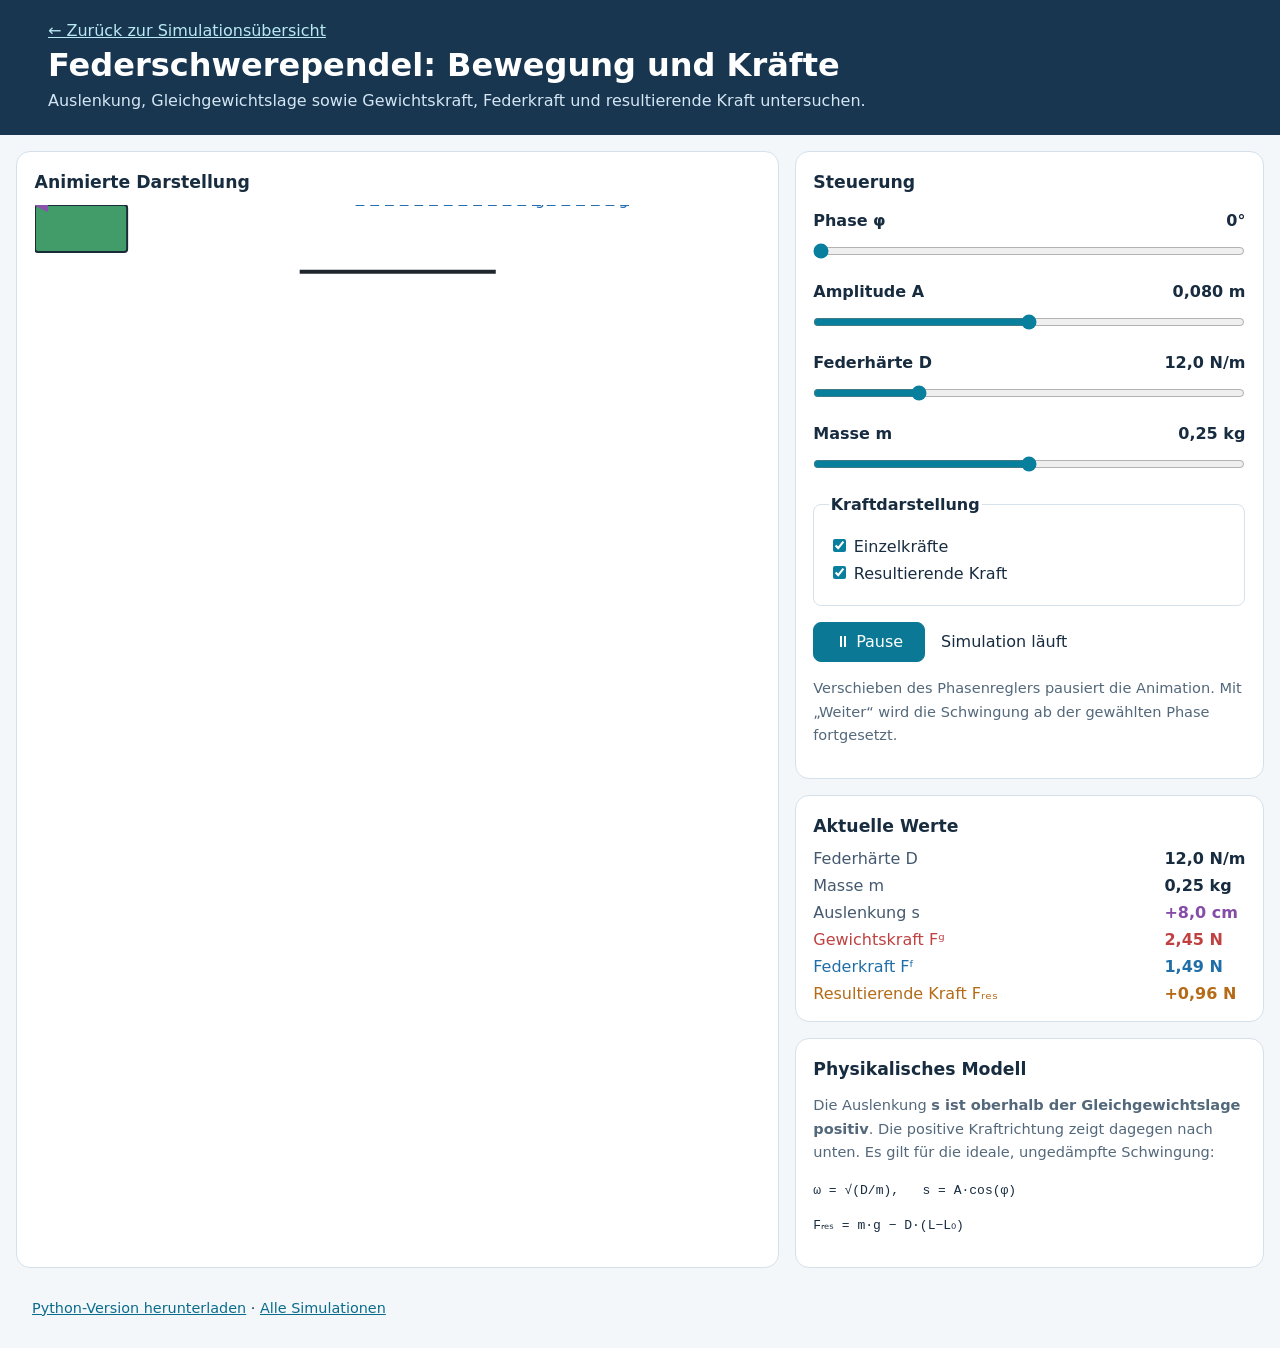
==== simulationen/federschwerependel/index.html @ 01c5fc01 "Add Federschwerependel HTML UI matching Python model and controls" ====
<!doctype html>
<html lang="de">
<head><meta charset="utf-8"><meta name="viewport" content="width=device-width,initial-scale=1">
<meta name="description" content="Federschwerependel – Bewegung und Kräfte interaktiv untersuchen">
<title>Federschwerependel: Bewegung und Kräfte</title>
<style>
:root{font-family:system-ui,-apple-system,"Segoe UI",sans-serif;color:#182c40;background:#f4f7fa}*{box-sizing:border-box}body{margin:0}header{background:#183650;color:white;padding:1.3rem clamp(1rem,4vw,3rem)}header h1{margin:.4rem 0;font-size:clamp(1.4rem,3vw,2rem)}header p{color:#d4e6f4;margin:.3rem 0}header a{color:#b9e9f3}main{max-width:1400px;margin:auto;padding:1rem;display:grid;grid-template-columns:minmax(330px,1.3fr) minmax(300px,.8fr);gap:1rem}.panel{background:white;border:1px solid #d4e0ea;border-radius:14px;padding:1.1rem;margin-bottom:1rem}.panel h2{margin:.15rem 0 .8rem;font-size:1.08rem}.display{min-width:0}.stage{width:100%;max-width:780px;margin:auto}svg{display:block;width:100%;height:auto}label.control{display:block;margin:1.2rem 0}label.control>span{display:flex;justify-content:space-between;gap:.5rem;font-weight:650}input[type=range]{width:100%;accent-color:#087f9c;margin:.8rem 0 .15rem}output{font-variant-numeric:tabular-nums;font-weight:600}fieldset{border:1px solid #d6e1e9;border-radius:8px;margin:1rem 0;padding:.9rem}fieldset legend{font-weight:700}fieldset label{display:block;margin:.45rem 0}input[type=checkbox]{accent-color:#087f9c}.action{display:flex;gap:1rem;align-items:center;flex-wrap:wrap}button{border:1px solid #0b7995;background:#0b7995;color:white;padding:.6rem 1.3rem;border-radius:8px;font-weight:700;cursor:pointer;font:inherit}button:focus-visible,input:focus-visible{outline:3px solid #e5a43e;outline-offset:3px}.description{color:#53687b;font-size:.91rem;line-height:1.6}dl{display:grid;grid-template-columns:1fr auto;gap:.5rem 1rem;margin:0}dt{color:#44596f}dd{margin:0;font-variant-numeric:tabular-nums;font-weight:650}.fblue{color:#206ea7}.fred{color:#bf4141}.forange{color:#b46a16}.fpurple{color:#864da8}footer{max-width:1400px;margin:auto;padding:0 2rem 2rem;font-size:.9rem}footer a{color:#0a6c8c}@media(max-width:900px){main{display:block}.stage{max-width:600px}}@media(prefers-reduced-motion:reduce){*{scroll-behavior:auto}}
</style>
<script src="simulation.js" defer></script></head>
<body><header><a href="../../index.html">← Zurück zur Simulationsübersicht</a><h1>Federschwerependel: Bewegung und Kräfte</h1><p>Auslenkung, Gleichgewichtslage sowie Gewichtskraft, Federkraft und resultierende Kraft untersuchen.</p></header>
<main>
<section class="panel display"><h2>Animierte Darstellung</h2><div class="stage">
<svg id="zeichnung" viewBox="0 0 740 810" role="img" aria-label="Vertikale Feder mit schwingender Masse, Gleichgewichtslage und Kräften">
<defs><marker id="arrow-red" viewBox="0 0 10 10" refX="9" refY="5" markerWidth="6" markerHeight="6" orient="auto"><path d="M0 0 L10 5 L0 10 Z" fill="#c94343"/></marker>
<marker id="arrow-blue" viewBox="0 0 10 10" refX="9" refY="5" markerWidth="6" markerHeight="6" orient="auto"><path d="M0 0 L10 5 L0 10 Z" fill="#2879b9"/></marker>
<marker id="arrow-orange" viewBox="0 0 10 10" refX="9" refY="5" markerWidth="6" markerHeight="6" orient="auto"><path d="M0 0 L10 5 L0 10 Z" fill="#d3852b"/></marker>
<marker id="arrow-purple" viewBox="0 0 10 10" refX="9" refY="5" markerWidth="6" markerHeight="6" orient="auto-start-reverse"><path d="M0 0 L10 5 L0 10 Z" fill="#8853a9"/></marker></defs>
<line x1="270" y1="68" x2="470" y2="68" stroke="#20262e" stroke-width="4"/>
<path id="feder" fill="none" stroke="#20262e" stroke-width="1.65" stroke-linejoin="round"/>
<line id="gleichgewicht" x1="327" x2="610" stroke="#276eaf" stroke-width="2" stroke-dasharray="9 6"/>
<text id="gleichgewicht-label" x="460" fill="#276eaf" font-size="16">Gleichgewichtslage</text>
<rect id="masse" width="94" height="48" fill="#419c6a" stroke="#182b36" stroke-width="2" rx="3"/>
<g id="einzelkraefte"><line id="fg" stroke="#c94343" stroke-width="4" marker-end="url(#arrow-red)"/><text id="fgtext" fill="#b53b3b" font-size="19" text-anchor="end">Fᵍ</text><line id="ff" stroke="#2879b9" stroke-width="4" marker-end="url(#arrow-blue)"/><text id="fftext" fill="#236ca5" font-size="19" text-anchor="end">Fᶠ</text></g>
<g id="resultierende"><line id="fres" stroke="#d3852b" stroke-width="4" marker-end="url(#arrow-orange)"/><text id="frestext" fill="#bb7624" font-size="18" text-anchor="end">Fᵣₑₛ</text></g>
<line id="auslenkung" stroke="#8853a9" stroke-width="2.5" marker-start="url(#arrow-purple)" marker-end="url(#arrow-purple)"/>
<text id="stext" fill="#8853a9" font-size="19">s</text>
</svg></div></section>
<div>
<section class="panel"><h2>Steuerung</h2>
<label class="control" for="phase"><span>Phase φ <output id="phase-out">0°</output></span><input type="range" id="phase" min="0" max="360" step="1" value="0"></label>
<label class="control" for="amplitude"><span>Amplitude A <output id="amplitude-out">0,080 m</output></span><input type="range" id="amplitude" min="0.01" max="0.15" step="0.005" value="0.08"></label>
<label class="control" for="federhaerte"><span>Federhärte D <output id="federhaerte-out">12,0 N/m</output></span><input type="range" id="federhaerte" min="8" max="25" step="0.5" value="12"></label>
<label class="control" for="masse-regler"><span>Masse m <output id="masse-out">0,25 kg</output></span><input type="range" id="masse-regler" min="0.10" max="0.40" step="0.01" value="0.25"></label>
<fieldset><legend>Kraftdarstellung</legend><label><input type="checkbox" id="einzelkraefte-check" checked> Einzelkräfte</label><label><input type="checkbox" id="resultierende-check" checked> Resultierende Kraft</label></fieldset>
<div class="action"><button id="play" type="button" aria-pressed="true">⏸ Pause</button><span id="laufstatus" aria-live="polite">Simulation läuft</span></div>
<p class="description">Verschieben des Phasenreglers pausiert die Animation. Mit „Weiter“ wird die Schwingung ab der gewählten Phase fortgesetzt.</p>
</section>
<section class="panel"><h2>Aktuelle Werte</h2><dl>
<dt>Federhärte D</dt><dd id="wert-d">12,0 N/m</dd>
<dt>Masse m</dt><dd id="wert-m">0,25 kg</dd>
<dt>Auslenkung s</dt><dd id="wert-s" class="fpurple">+8,0 cm</dd>
<dt id="titel-fg" class="fred">Gewichtskraft Fᵍ</dt><dd id="wert-fg" class="fred">2,45 N</dd>
<dt id="titel-ff" class="fblue">Federkraft Fᶠ</dt><dd id="wert-ff" class="fblue">1,49 N</dd>
<dt id="titel-fres" class="forange">Resultierende Kraft Fᵣₑₛ</dt><dd id="wert-fres" class="forange">+0,96 N</dd>
</dl></section>
<section class="panel"><h2>Physikalisches Modell</h2><p class="description">Die Auslenkung <strong>s ist oberhalb der Gleichgewichtslage positiv</strong>. Die positive Kraftrichtung zeigt dagegen nach unten. Es gilt für die ideale, ungedämpfte Schwingung:</p><p><code>ω = √(D/m), &nbsp; s = A·cos(φ)</code></p><p><code>Fᵣₑₛ = m·g − D·(L−L₀)</code></p></section>
</div></main><footer><a href="../../downloads/python/federschwerependel/federschwerependel_animation.py" download>Python-Version herunterladen</a> · <a href="../../index.html">Alle Simulationen</a></footer>
</body></html>
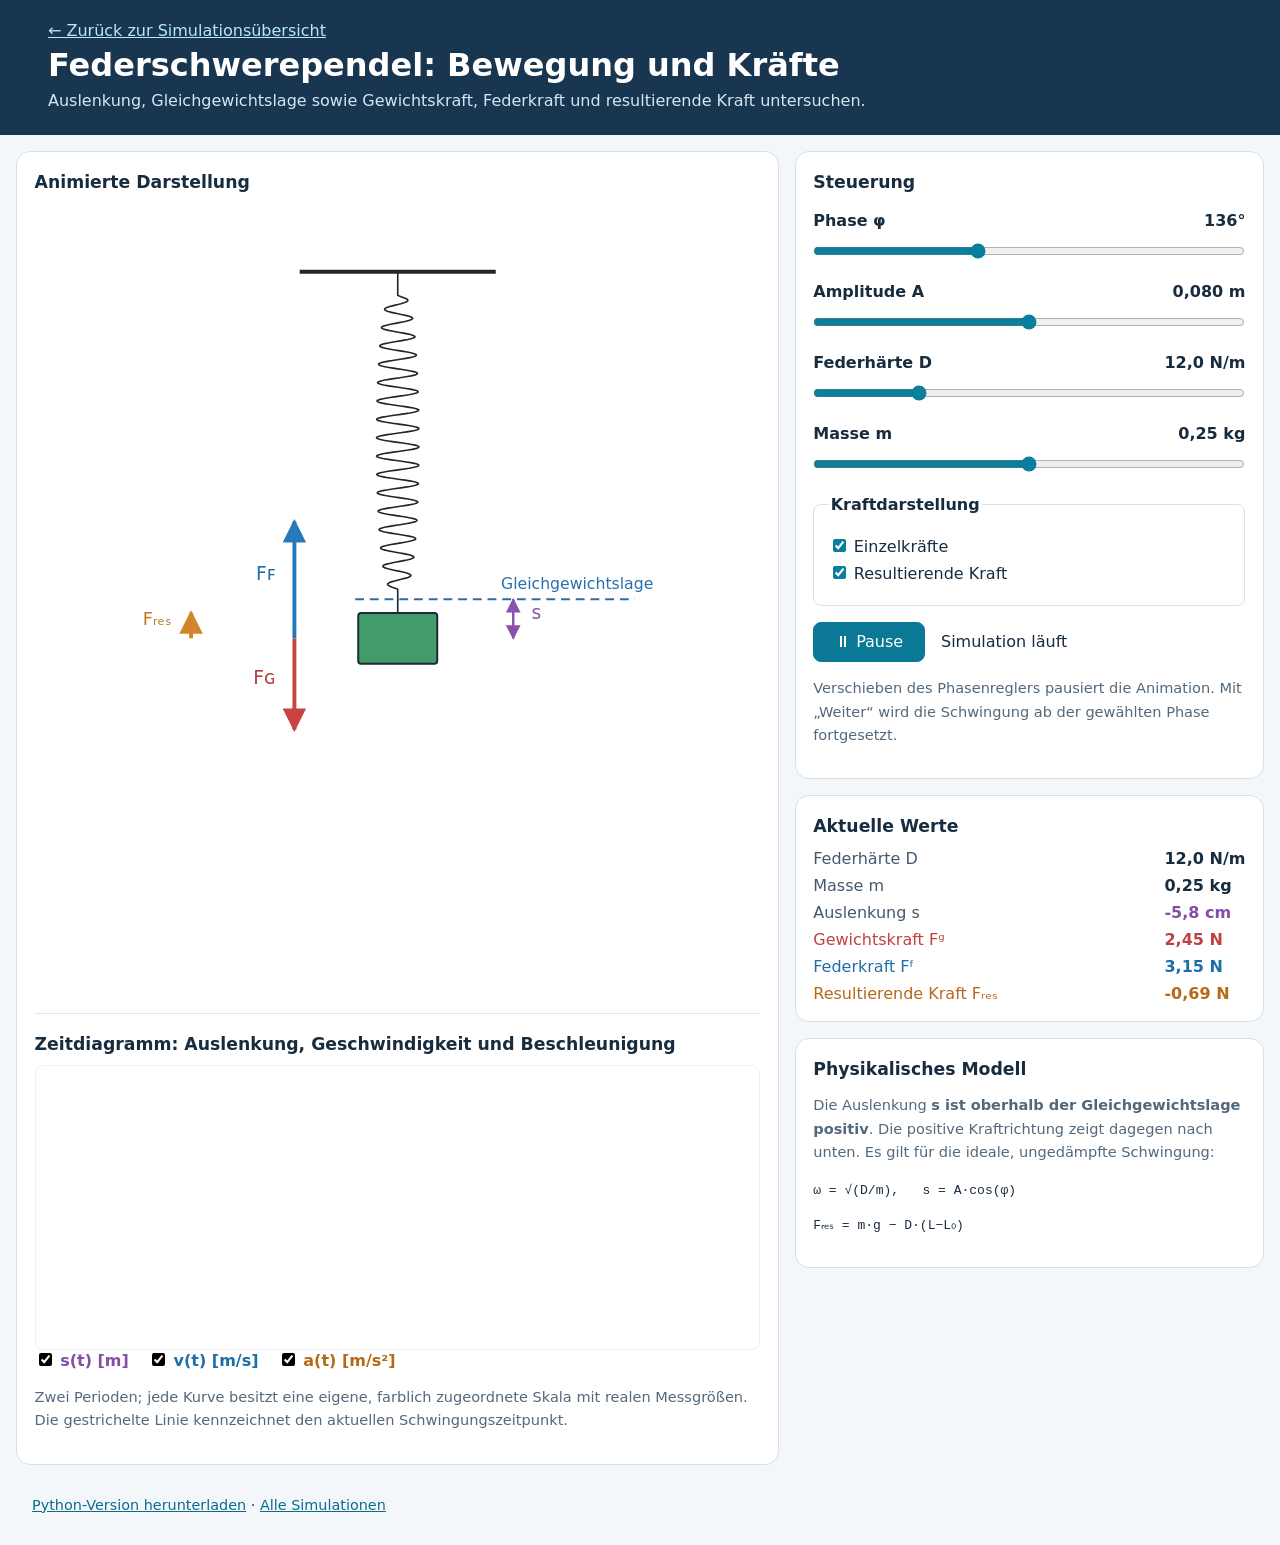
==== commit 8f513783: "Add s(t), v(t), a(t) chart below spring pendulum animation" ====
--- a/simulationen/federschwerependel/index.html
+++ b/simulationen/federschwerependel/index.html
@@ -5,6 +5,7 @@
 <title>Federschwerependel: Bewegung und Kräfte</title>
 <style>
 :root{font-family:system-ui,-apple-system,"Segoe UI",sans-serif;color:#182c40;background:#f4f7fa}*{box-sizing:border-box}body{margin:0}header{background:#183650;color:white;padding:1.3rem clamp(1rem,4vw,3rem)}header h1{margin:.4rem 0;font-size:clamp(1.4rem,3vw,2rem)}header p{color:#d4e6f4;margin:.3rem 0}header a{color:#b9e9f3}main{max-width:1400px;margin:auto;padding:1rem;display:grid;grid-template-columns:minmax(330px,1.3fr) minmax(300px,.8fr);gap:1rem}.panel{background:white;border:1px solid #d4e0ea;border-radius:14px;padding:1.1rem;margin-bottom:1rem}.panel h2{margin:.15rem 0 .8rem;font-size:1.08rem}.display{min-width:0}.stage{width:100%;max-width:780px;margin:auto}svg{display:block;width:100%;height:auto}label.control{display:block;margin:1.2rem 0}label.control>span{display:flex;justify-content:space-between;gap:.5rem;font-weight:650}input[type=range]{width:100%;accent-color:#087f9c;margin:.8rem 0 .15rem}output{font-variant-numeric:tabular-nums;font-weight:600}fieldset{border:1px solid #d6e1e9;border-radius:8px;margin:1rem 0;padding:.9rem}fieldset legend{font-weight:700}fieldset label{display:block;margin:.45rem 0}input[type=checkbox]{accent-color:#087f9c}.action{display:flex;gap:1rem;align-items:center;flex-wrap:wrap}button{border:1px solid #0b7995;background:#0b7995;color:white;padding:.6rem 1.3rem;border-radius:8px;font-weight:700;cursor:pointer;font:inherit}button:focus-visible,input:focus-visible{outline:3px solid #e5a43e;outline-offset:3px}.description{color:#53687b;font-size:.91rem;line-height:1.6}dl{display:grid;grid-template-columns:1fr auto;gap:.5rem 1rem;margin:0}dt{color:#44596f}dd{margin:0;font-variant-numeric:tabular-nums;font-weight:650}.fblue{color:#206ea7}.fred{color:#bf4141}.forange{color:#b46a16}.fpurple{color:#864da8}footer{max-width:1400px;margin:auto;padding:0 2rem 2rem;font-size:.9rem}footer a{color:#0a6c8c}@media(max-width:900px){main{display:block}.stage{max-width:600px}}@media(prefers-reduced-motion:reduce){*{scroll-behavior:auto}}
+.time-graph{margin-top:.9rem;border-top:1px solid #dde7ee;padding-top:1rem}.time-graph h2{margin:.2rem 0 .7rem}.curve-toggles{display:flex;align-items:center;gap:1.2rem;flex-wrap:wrap;font-weight:650}.curve-toggles label{cursor:pointer}.curve-toggles input{accent-color:currentColor}.time-graph svg{background:#fff;border:1px solid #edf1f5;border-radius:8px}
 </style>
 <script src="simulation.js" defer></script></head>
 <body><header><a href="../../index.html">← Zurück zur Simulationsübersicht</a><h1>Federschwerependel: Bewegung und Kräfte</h1><p>Auslenkung, Gleichgewichtslage sowie Gewichtskraft, Federkraft und resultierende Kraft untersuchen.</p></header>
@@ -24,7 +25,17 @@
 <g id="resultierende"><line id="fres" stroke="#d3852b" stroke-width="4" marker-end="url(#arrow-orange)"/><text id="frestext" fill="#bb7624" font-size="18" text-anchor="end">Fᵣₑₛ</text></g>
 <line id="auslenkung" stroke="#8853a9" stroke-width="2.5" marker-start="url(#arrow-purple)" marker-end="url(#arrow-purple)"/>
 <text id="stext" fill="#8853a9" font-size="19">s</text>
-</svg></div></section>
+</svg></div>
+<div class="time-graph">
+<h2>Zeitdiagramm: Auslenkung, Geschwindigkeit und Beschleunigung</h2>
+<svg id="zeitdiagramm" viewBox="0 0 740 290" role="img" aria-label="Zeitdiagramm von Auslenkung in Metern, Geschwindigkeit in Metern pro Sekunde und Beschleunigung in Metern pro Quadratsekunde, über zwei Perioden mit aktuellen Zeitmarkern"></svg>
+<div class="curve-toggles">
+<label class="fpurple"><input id="kurve-s" type="checkbox" checked> s(t) [m]</label>
+<label class="fblue"><input id="kurve-v" type="checkbox" checked> v(t) [m/s]</label>
+<label class="forange"><input id="kurve-a" type="checkbox" checked> a(t) [m/s²]</label>
+</div>
+<p class="description">Zwei Perioden; jede Kurve besitzt eine eigene, farblich zugeordnete Skala mit realen Messgrößen. Die gestrichelte Linie kennzeichnet den aktuellen Schwingungszeitpunkt.</p>
+</div></section>
 <div>
 <section class="panel"><h2>Steuerung</h2>
 <label class="control" for="phase"><span>Phase φ <output id="phase-out">0°</output></span><input type="range" id="phase" min="0" max="360" step="1" value="0"></label>
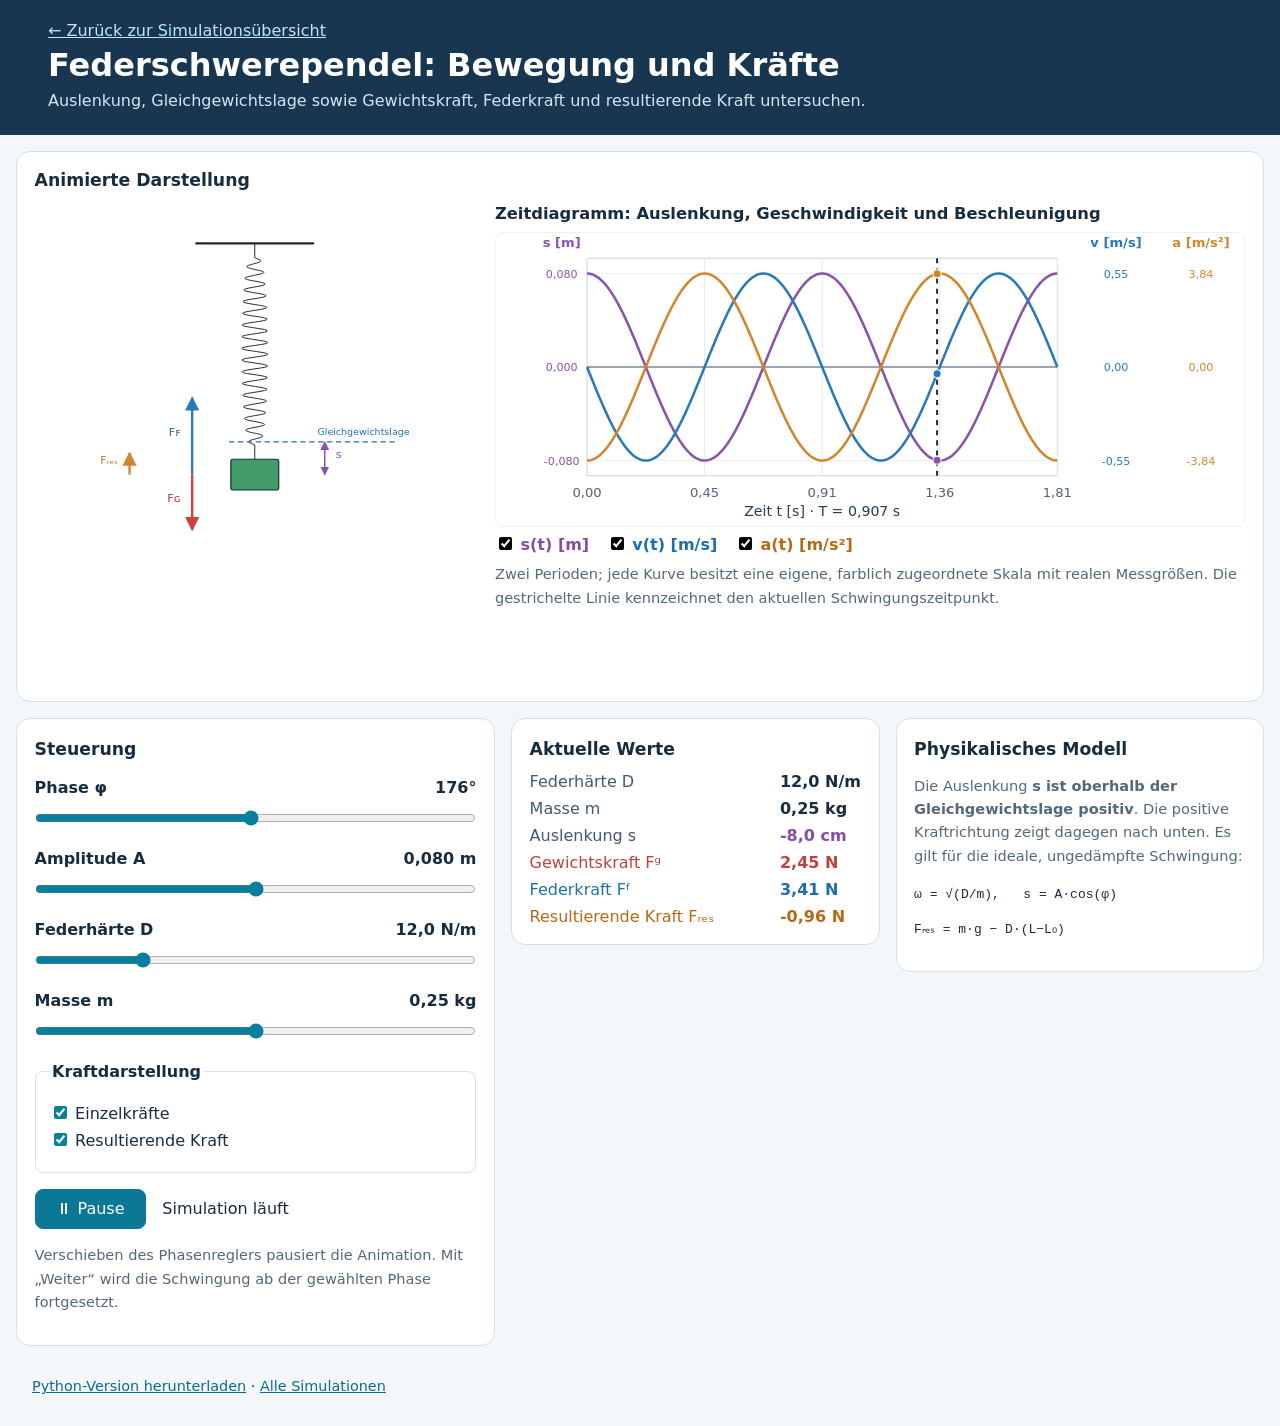
==== commit 973d45c7: "Rearrange Federschwerependel view to show pendulum and time curves side by side" ====
--- a/simulationen/federschwerependel/index.html
+++ b/simulationen/federschwerependel/index.html
@@ -6,6 +6,36 @@
 <style>
 :root{font-family:system-ui,-apple-system,"Segoe UI",sans-serif;color:#182c40;background:#f4f7fa}*{box-sizing:border-box}body{margin:0}header{background:#183650;color:white;padding:1.3rem clamp(1rem,4vw,3rem)}header h1{margin:.4rem 0;font-size:clamp(1.4rem,3vw,2rem)}header p{color:#d4e6f4;margin:.3rem 0}header a{color:#b9e9f3}main{max-width:1400px;margin:auto;padding:1rem;display:grid;grid-template-columns:minmax(330px,1.3fr) minmax(300px,.8fr);gap:1rem}.panel{background:white;border:1px solid #d4e0ea;border-radius:14px;padding:1.1rem;margin-bottom:1rem}.panel h2{margin:.15rem 0 .8rem;font-size:1.08rem}.display{min-width:0}.stage{width:100%;max-width:780px;margin:auto}svg{display:block;width:100%;height:auto}label.control{display:block;margin:1.2rem 0}label.control>span{display:flex;justify-content:space-between;gap:.5rem;font-weight:650}input[type=range]{width:100%;accent-color:#087f9c;margin:.8rem 0 .15rem}output{font-variant-numeric:tabular-nums;font-weight:600}fieldset{border:1px solid #d6e1e9;border-radius:8px;margin:1rem 0;padding:.9rem}fieldset legend{font-weight:700}fieldset label{display:block;margin:.45rem 0}input[type=checkbox]{accent-color:#087f9c}.action{display:flex;gap:1rem;align-items:center;flex-wrap:wrap}button{border:1px solid #0b7995;background:#0b7995;color:white;padding:.6rem 1.3rem;border-radius:8px;font-weight:700;cursor:pointer;font:inherit}button:focus-visible,input:focus-visible{outline:3px solid #e5a43e;outline-offset:3px}.description{color:#53687b;font-size:.91rem;line-height:1.6}dl{display:grid;grid-template-columns:1fr auto;gap:.5rem 1rem;margin:0}dt{color:#44596f}dd{margin:0;font-variant-numeric:tabular-nums;font-weight:650}.fblue{color:#206ea7}.fred{color:#bf4141}.forange{color:#b46a16}.fpurple{color:#864da8}footer{max-width:1400px;margin:auto;padding:0 2rem 2rem;font-size:.9rem}footer a{color:#0a6c8c}@media(max-width:900px){main{display:block}.stage{max-width:600px}}@media(prefers-reduced-motion:reduce){*{scroll-behavior:auto}}
 .time-graph{margin-top:.9rem;border-top:1px solid #dde7ee;padding-top:1rem}.time-graph h2{margin:.2rem 0 .7rem}.curve-toggles{display:flex;align-items:center;gap:1.2rem;flex-wrap:wrap;font-weight:650}.curve-toggles label{cursor:pointer}.curve-toggles input{accent-color:currentColor}.time-graph svg{background:#fff;border:1px solid #edf1f5;border-radius:8px}
+
+/* Kompakte gemeinsame Bühne: Pendel und Kurven auf Desktop nebeneinander. */
+main{display:block;max-width:1500px}
+.display{display:grid;grid-template-columns:minmax(0,0.82fr) minmax(0,1.4fr);gap:.7rem 1.3rem;align-items:start}
+.display>h2{grid-column:1/-1;margin:0 0 .1rem}
+.stage{width:100%;max-width:490px;margin:0 auto;min-width:0}
+.stage #zeichnung{width:100%;height:auto;max-height:clamp(330px,66vh,510px)}
+.time-graph{min-width:0;margin-top:0;padding-top:0;border-top:0;align-self:start}
+.time-graph h2{font-size:1.02rem;margin:.1rem 0 .55rem}
+.time-graph #zeitdiagramm{width:100%;height:auto;display:block}
+.time-graph .description{margin:.5rem 0 0}
+.curve-toggles{margin-top:.45rem;gap:.6rem 1.1rem}
+.display+div{display:grid;grid-template-columns:minmax(300px,1.3fr) repeat(2,minmax(210px,1fr));gap:1rem;align-items:start}
+.display+div>.panel{min-width:0}
+@media(max-width:1050px){
+  .display{grid-template-columns:minmax(0,.9fr) minmax(0,1.1fr);gap:1rem}
+  .stage #zeichnung{max-height:440px}
+  .display+div{grid-template-columns:1fr 1fr}
+  .display+div>.panel:first-child{grid-column:1/-1}
+}
+@media(max-width:720px){
+  main{padding:.65rem}
+  .display{grid-template-columns:minmax(0,1fr)}
+  .display>h2{grid-column:1}
+  .stage{max-width:300px}
+  .stage #zeichnung{max-height:320px}
+  .time-graph{border-top:1px solid #dde7ee;padding-top:.6rem}
+  .display+div{display:block}
+  .panel{padding:.8rem}
+}
 </style>
 <script src="simulation.js" defer></script></head>
 <body><header><a href="../../index.html">← Zurück zur Simulationsübersicht</a><h1>Federschwerependel: Bewegung und Kräfte</h1><p>Auslenkung, Gleichgewichtslage sowie Gewichtskraft, Federkraft und resultierende Kraft untersuchen.</p></header>
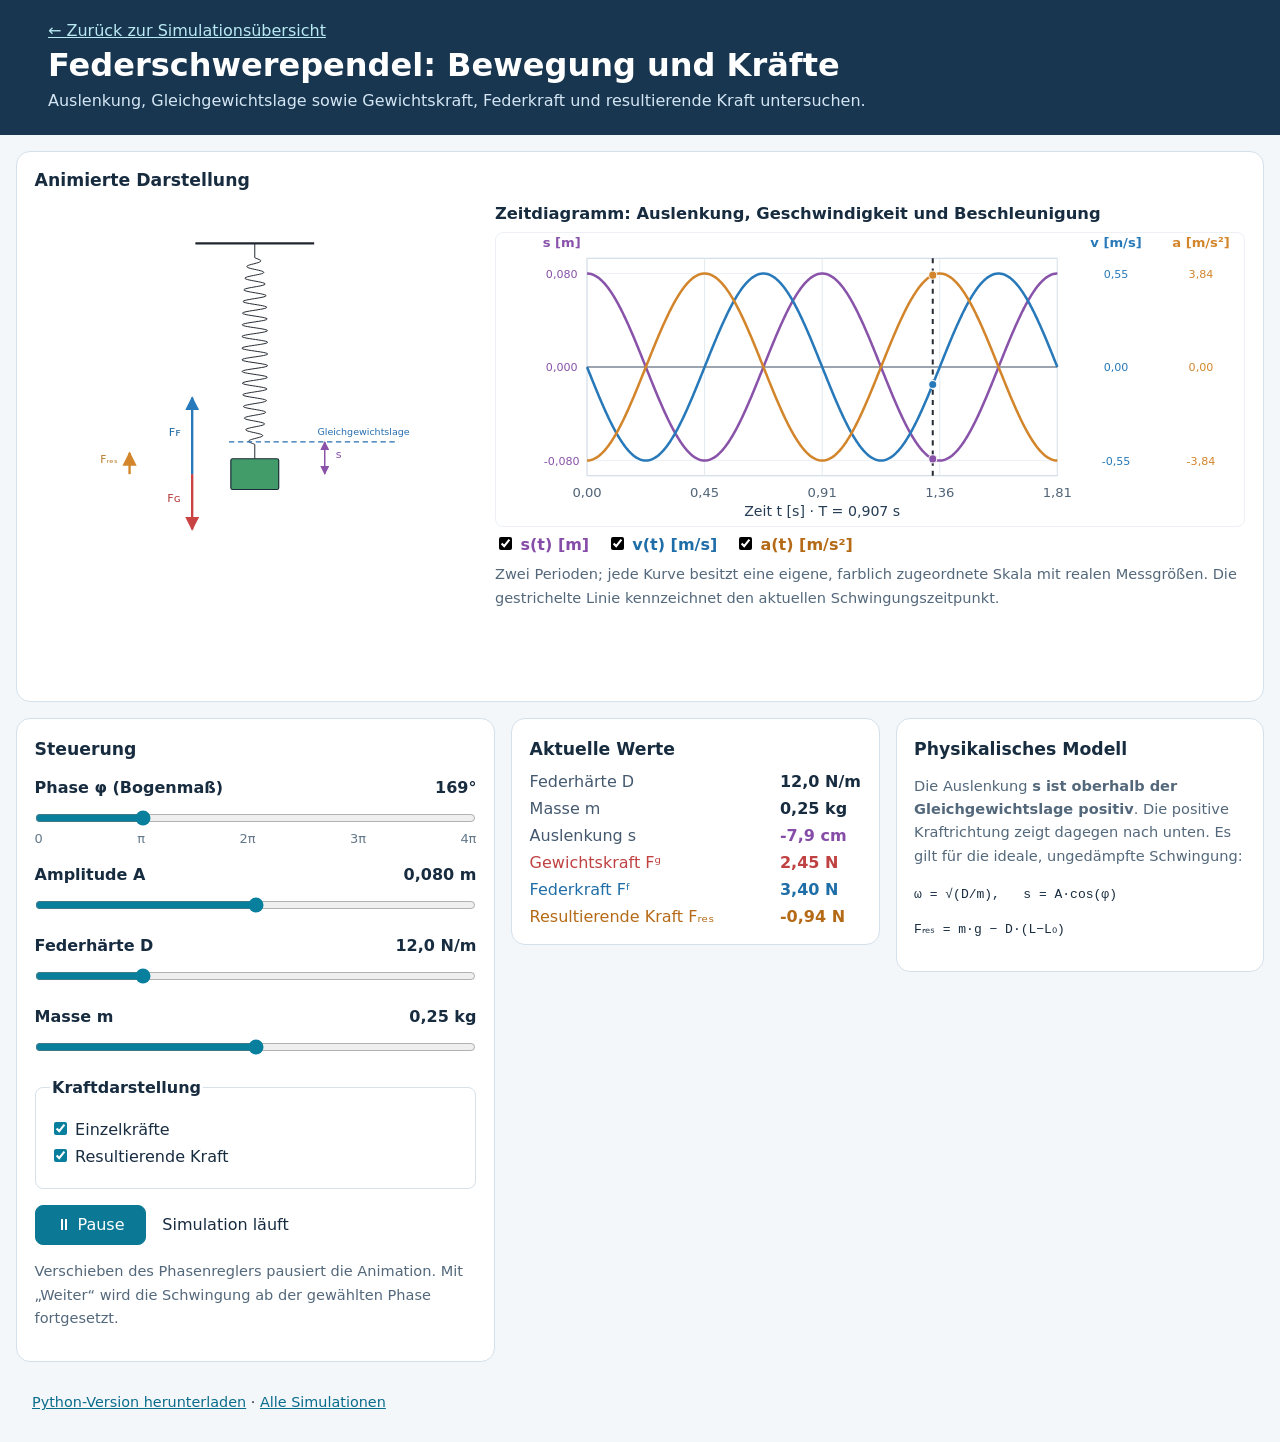
==== commit 912780ed: "Extend phase slider across two periods and label in radians" ====
--- a/simulationen/federschwerependel/index.html
+++ b/simulationen/federschwerependel/index.html
@@ -36,7 +36,7 @@
   .display+div{display:block}
   .panel{padding:.8rem}
 }
-</style>
+.phase-ticks{display:flex;justify-content:space-between;color:#63788a;font-size:.81rem;font-weight:400;margin-top:.05rem}.phase-ticks span{font-weight:400}</style>
 <script src="simulation.js" defer></script></head>
 <body><header><a href="../../index.html">← Zurück zur Simulationsübersicht</a><h1>Federschwerependel: Bewegung und Kräfte</h1><p>Auslenkung, Gleichgewichtslage sowie Gewichtskraft, Federkraft und resultierende Kraft untersuchen.</p></header>
 <main>
@@ -68,7 +68,7 @@
 </div></section>
 <div>
 <section class="panel"><h2>Steuerung</h2>
-<label class="control" for="phase"><span>Phase φ <output id="phase-out">0°</output></span><input type="range" id="phase" min="0" max="360" step="1" value="0"></label>
+<label class="control" for="phase"><span>Phase φ (Bogenmaß) <output id="phase-out">0,00 rad (0π)</output></span><input type="range" id="phase" min="0" max="720" step="1" value="0" aria-label="Phase von 0 bis 4 Pi im Bogenmaß"><span class="phase-ticks"><span>0</span><span>π</span><span>2π</span><span>3π</span><span>4π</span></span></label>
 <label class="control" for="amplitude"><span>Amplitude A <output id="amplitude-out">0,080 m</output></span><input type="range" id="amplitude" min="0.01" max="0.15" step="0.005" value="0.08"></label>
 <label class="control" for="federhaerte"><span>Federhärte D <output id="federhaerte-out">12,0 N/m</output></span><input type="range" id="federhaerte" min="8" max="25" step="0.5" value="12"></label>
 <label class="control" for="masse-regler"><span>Masse m <output id="masse-out">0,25 kg</output></span><input type="range" id="masse-regler" min="0.10" max="0.40" step="0.01" value="0.25"></label>
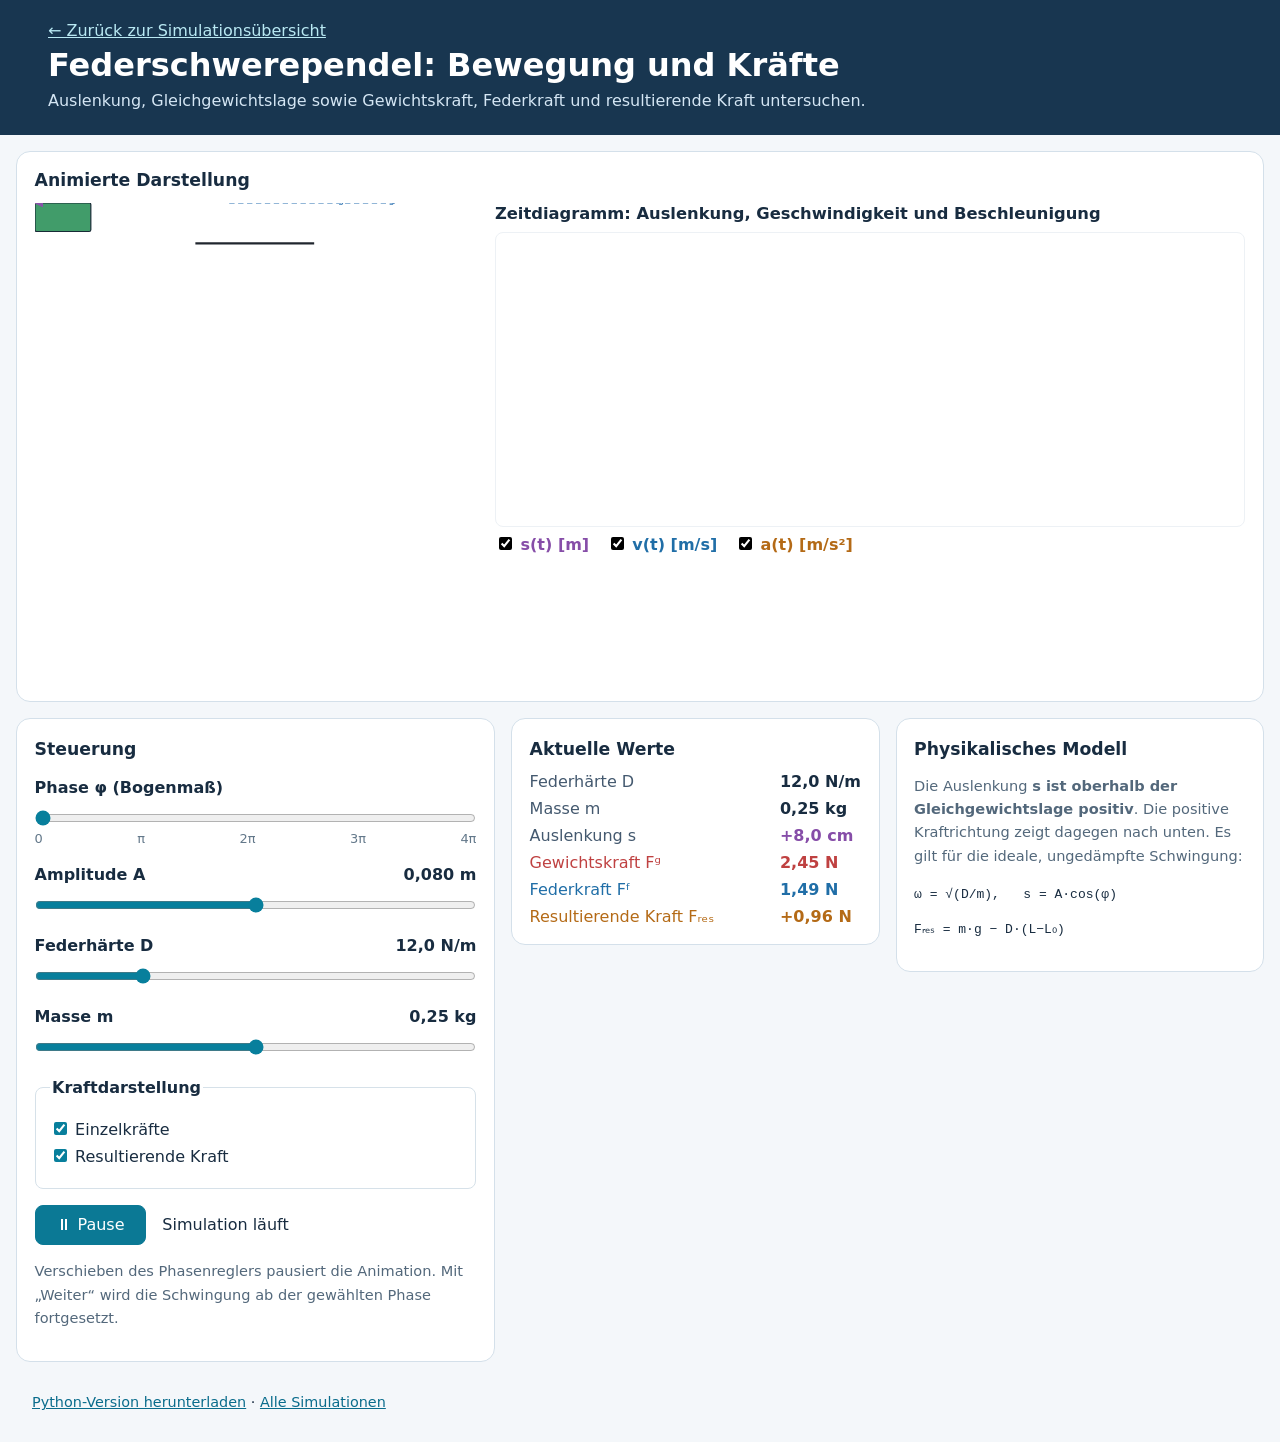
==== commit 226a4f32: "Use physical 0–4pi radian slider and remove automatic readout and diagram caption" ====
--- a/simulationen/federschwerependel/index.html
+++ b/simulationen/federschwerependel/index.html
@@ -37,7 +37,7 @@
   .panel{padding:.8rem}
 }
 .phase-ticks{display:flex;justify-content:space-between;color:#63788a;font-size:.81rem;font-weight:400;margin-top:.05rem}.phase-ticks span{font-weight:400}</style>
-<script src="simulation.js" defer></script></head>
+<script src="simulation.js?v=20261121b" defer></script></head>
 <body><header><a href="../../index.html">← Zurück zur Simulationsübersicht</a><h1>Federschwerependel: Bewegung und Kräfte</h1><p>Auslenkung, Gleichgewichtslage sowie Gewichtskraft, Federkraft und resultierende Kraft untersuchen.</p></header>
 <main>
 <section class="panel display"><h2>Animierte Darstellung</h2><div class="stage">
@@ -64,11 +64,11 @@
 <label class="fblue"><input id="kurve-v" type="checkbox" checked> v(t) [m/s]</label>
 <label class="forange"><input id="kurve-a" type="checkbox" checked> a(t) [m/s²]</label>
 </div>
-<p class="description">Zwei Perioden; jede Kurve besitzt eine eigene, farblich zugeordnete Skala mit realen Messgrößen. Die gestrichelte Linie kennzeichnet den aktuellen Schwingungszeitpunkt.</p>
+
 </div></section>
 <div>
 <section class="panel"><h2>Steuerung</h2>
-<label class="control" for="phase"><span>Phase φ (Bogenmaß) <output id="phase-out">0,00 rad (0π)</output></span><input type="range" id="phase" min="0" max="720" step="1" value="0" aria-label="Phase von 0 bis 4 Pi im Bogenmaß"><span class="phase-ticks"><span>0</span><span>π</span><span>2π</span><span>3π</span><span>4π</span></span></label>
+<label class="control" for="phase"><span>Phase φ (Bogenmaß)</span><input type="range" id="phase" min="0" max="12.566370614359172" step="0.017453292519943295" value="0" aria-label="Phase von 0 bis 4 Pi im Bogenmaß"><span class="phase-ticks"><span>0</span><span>π</span><span>2π</span><span>3π</span><span>4π</span></span></label>
 <label class="control" for="amplitude"><span>Amplitude A <output id="amplitude-out">0,080 m</output></span><input type="range" id="amplitude" min="0.01" max="0.15" step="0.005" value="0.08"></label>
 <label class="control" for="federhaerte"><span>Federhärte D <output id="federhaerte-out">12,0 N/m</output></span><input type="range" id="federhaerte" min="8" max="25" step="0.5" value="12"></label>
 <label class="control" for="masse-regler"><span>Masse m <output id="masse-out">0,25 kg</output></span><input type="range" id="masse-regler" min="0.10" max="0.40" step="0.01" value="0.25"></label>
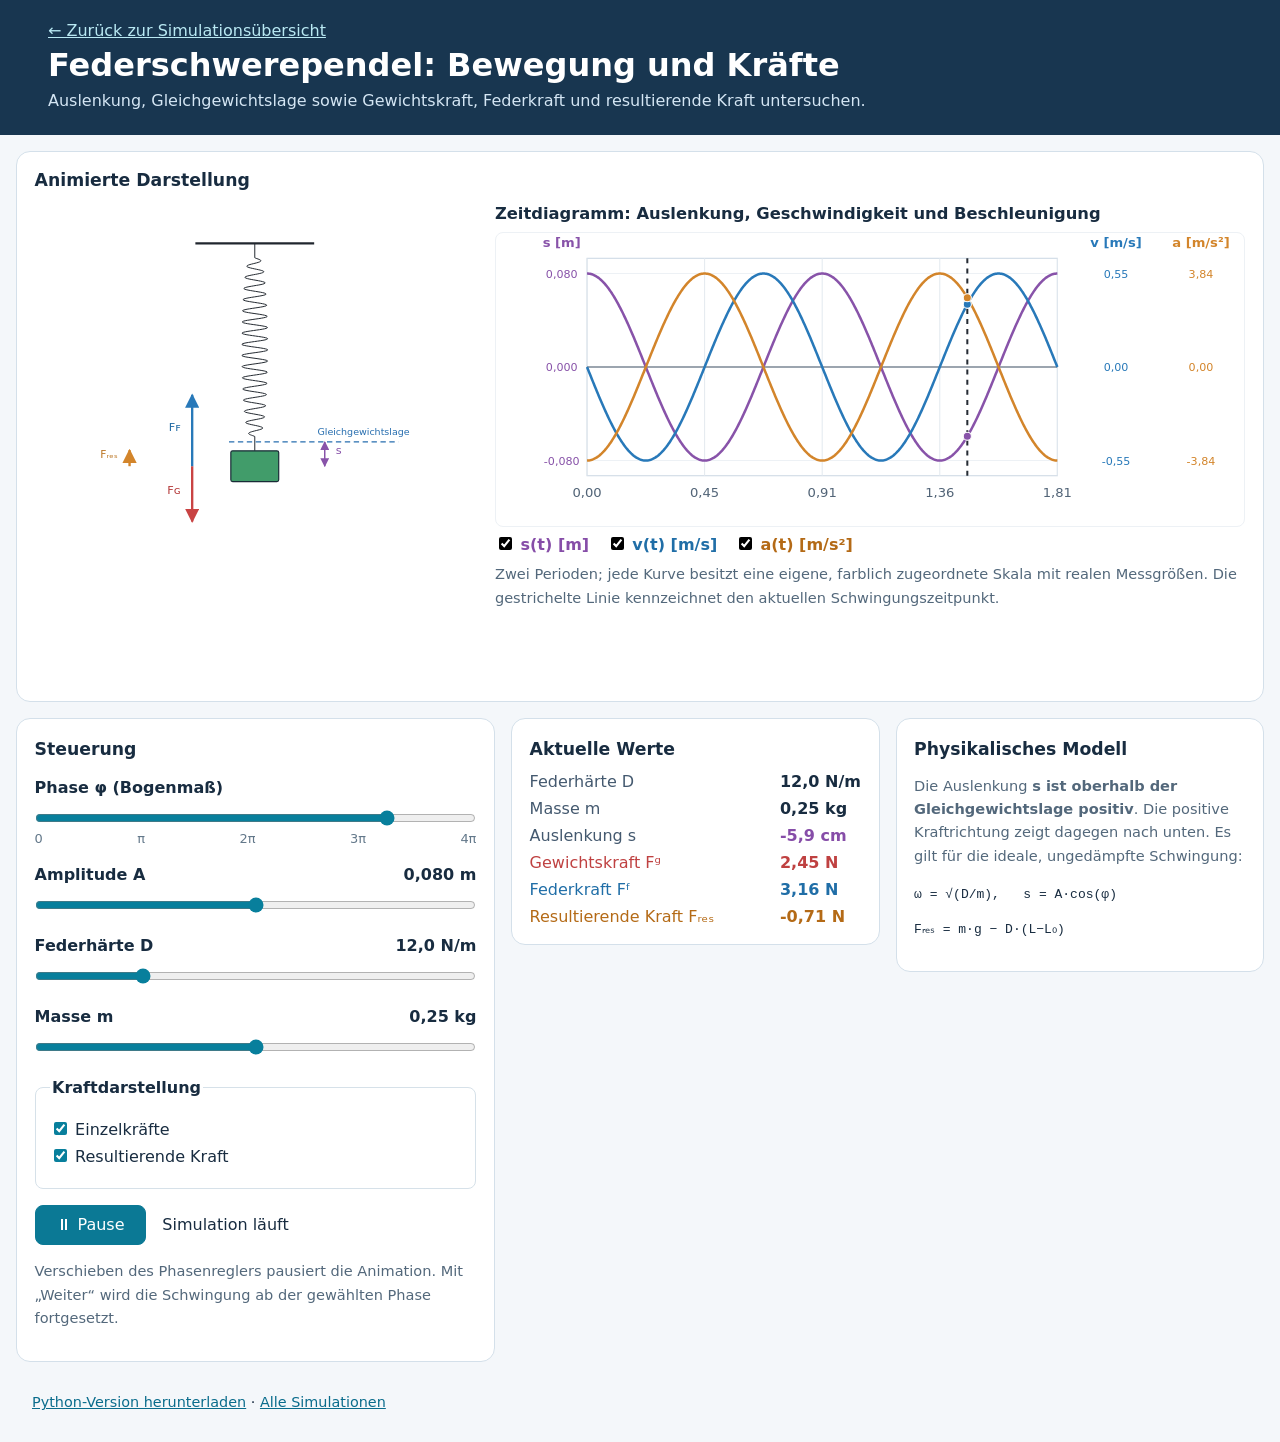
==== commit eb64a826: "Restore explanatory paragraph below time diagram" ====
--- a/simulationen/federschwerependel/index.html
+++ b/simulationen/federschwerependel/index.html
@@ -65,6 +65,7 @@
 <label class="forange"><input id="kurve-a" type="checkbox" checked> a(t) [m/s²]</label>
 </div>
 
+<p class="description">Zwei Perioden; jede Kurve besitzt eine eigene, farblich zugeordnete Skala mit realen Messgrößen. Die gestrichelte Linie kennzeichnet den aktuellen Schwingungszeitpunkt.</p>
 </div></section>
 <div>
 <section class="panel"><h2>Steuerung</h2>
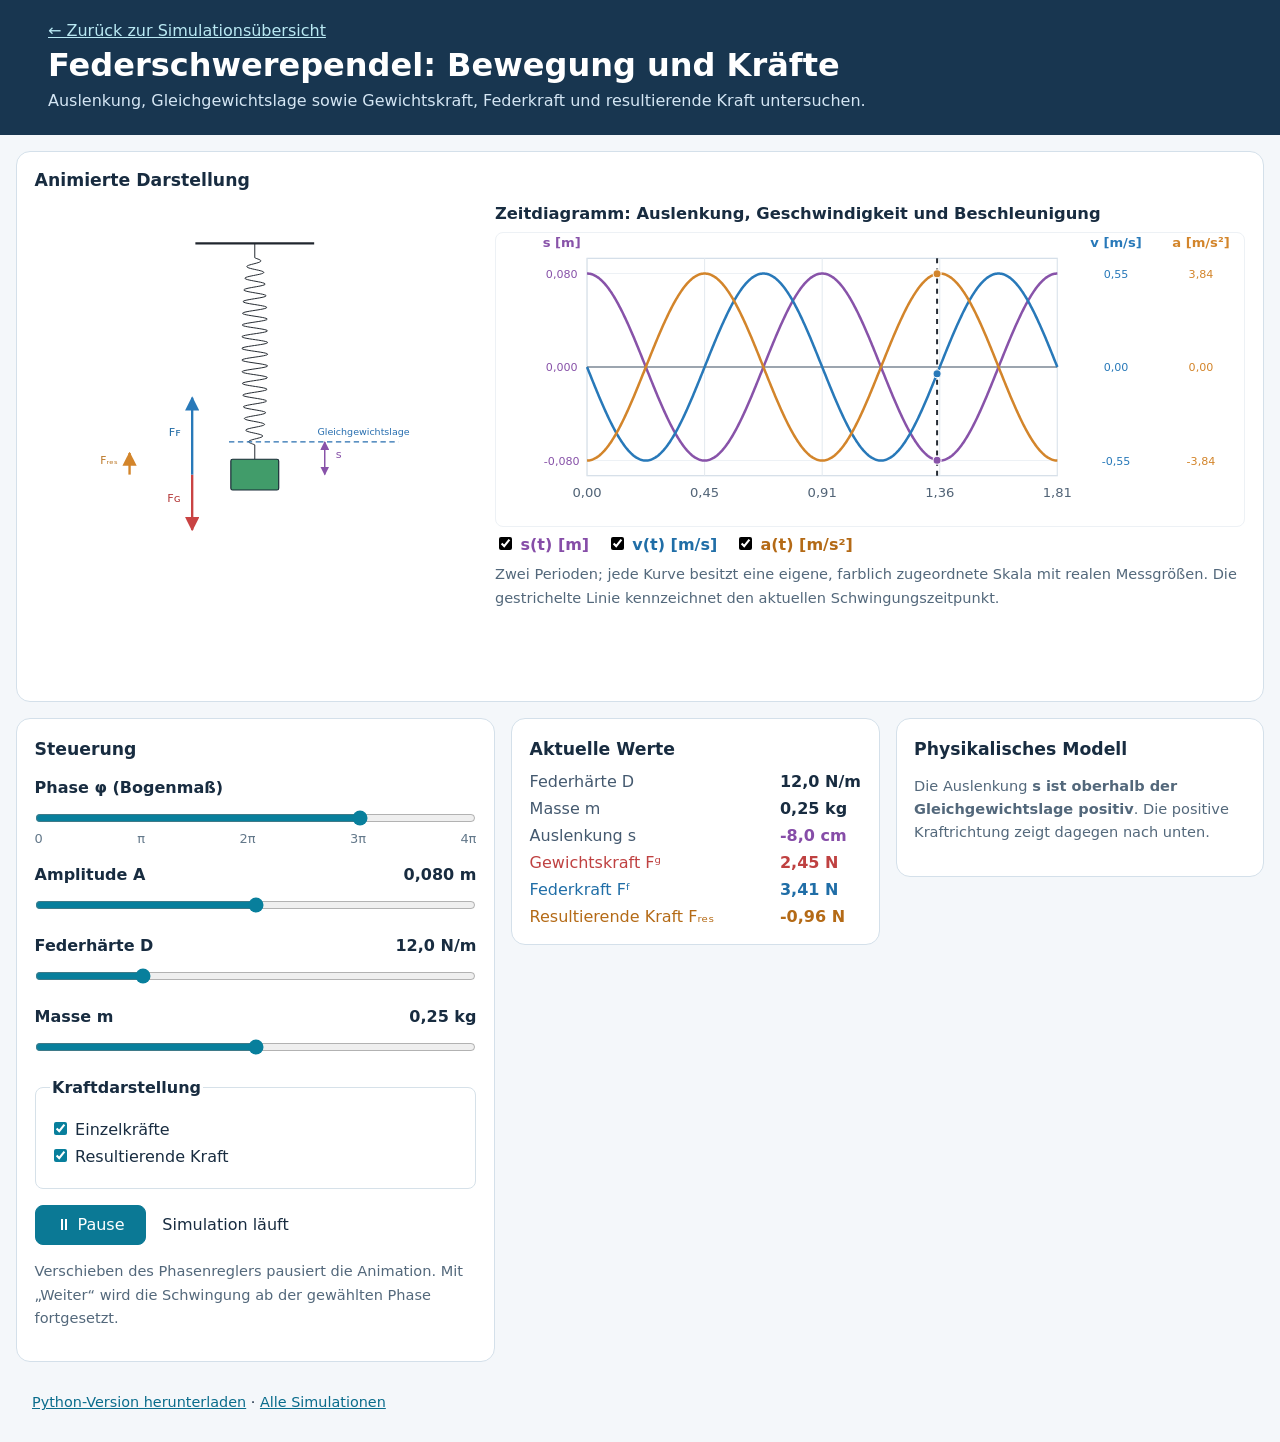
==== commit cacd0432: "Remove equations from physical model card while retaining sign convention" ====
--- a/simulationen/federschwerependel/index.html
+++ b/simulationen/federschwerependel/index.html
@@ -85,6 +85,6 @@
 <dt id="titel-ff" class="fblue">Federkraft Fᶠ</dt><dd id="wert-ff" class="fblue">1,49 N</dd>
 <dt id="titel-fres" class="forange">Resultierende Kraft Fᵣₑₛ</dt><dd id="wert-fres" class="forange">+0,96 N</dd>
 </dl></section>
-<section class="panel"><h2>Physikalisches Modell</h2><p class="description">Die Auslenkung <strong>s ist oberhalb der Gleichgewichtslage positiv</strong>. Die positive Kraftrichtung zeigt dagegen nach unten. Es gilt für die ideale, ungedämpfte Schwingung:</p><p><code>ω = √(D/m), &nbsp; s = A·cos(φ)</code></p><p><code>Fᵣₑₛ = m·g − D·(L−L₀)</code></p></section>
+<section class="panel"><h2>Physikalisches Modell</h2><p class="description">Die Auslenkung <strong>s ist oberhalb der Gleichgewichtslage positiv</strong>. Die positive Kraftrichtung zeigt dagegen nach unten. </p></section>
 </div></main><footer><a href="../../downloads/python/federschwerependel/federschwerependel_animation.py" download>Python-Version herunterladen</a> · <a href="../../index.html">Alle Simulationen</a></footer>
 </body></html>
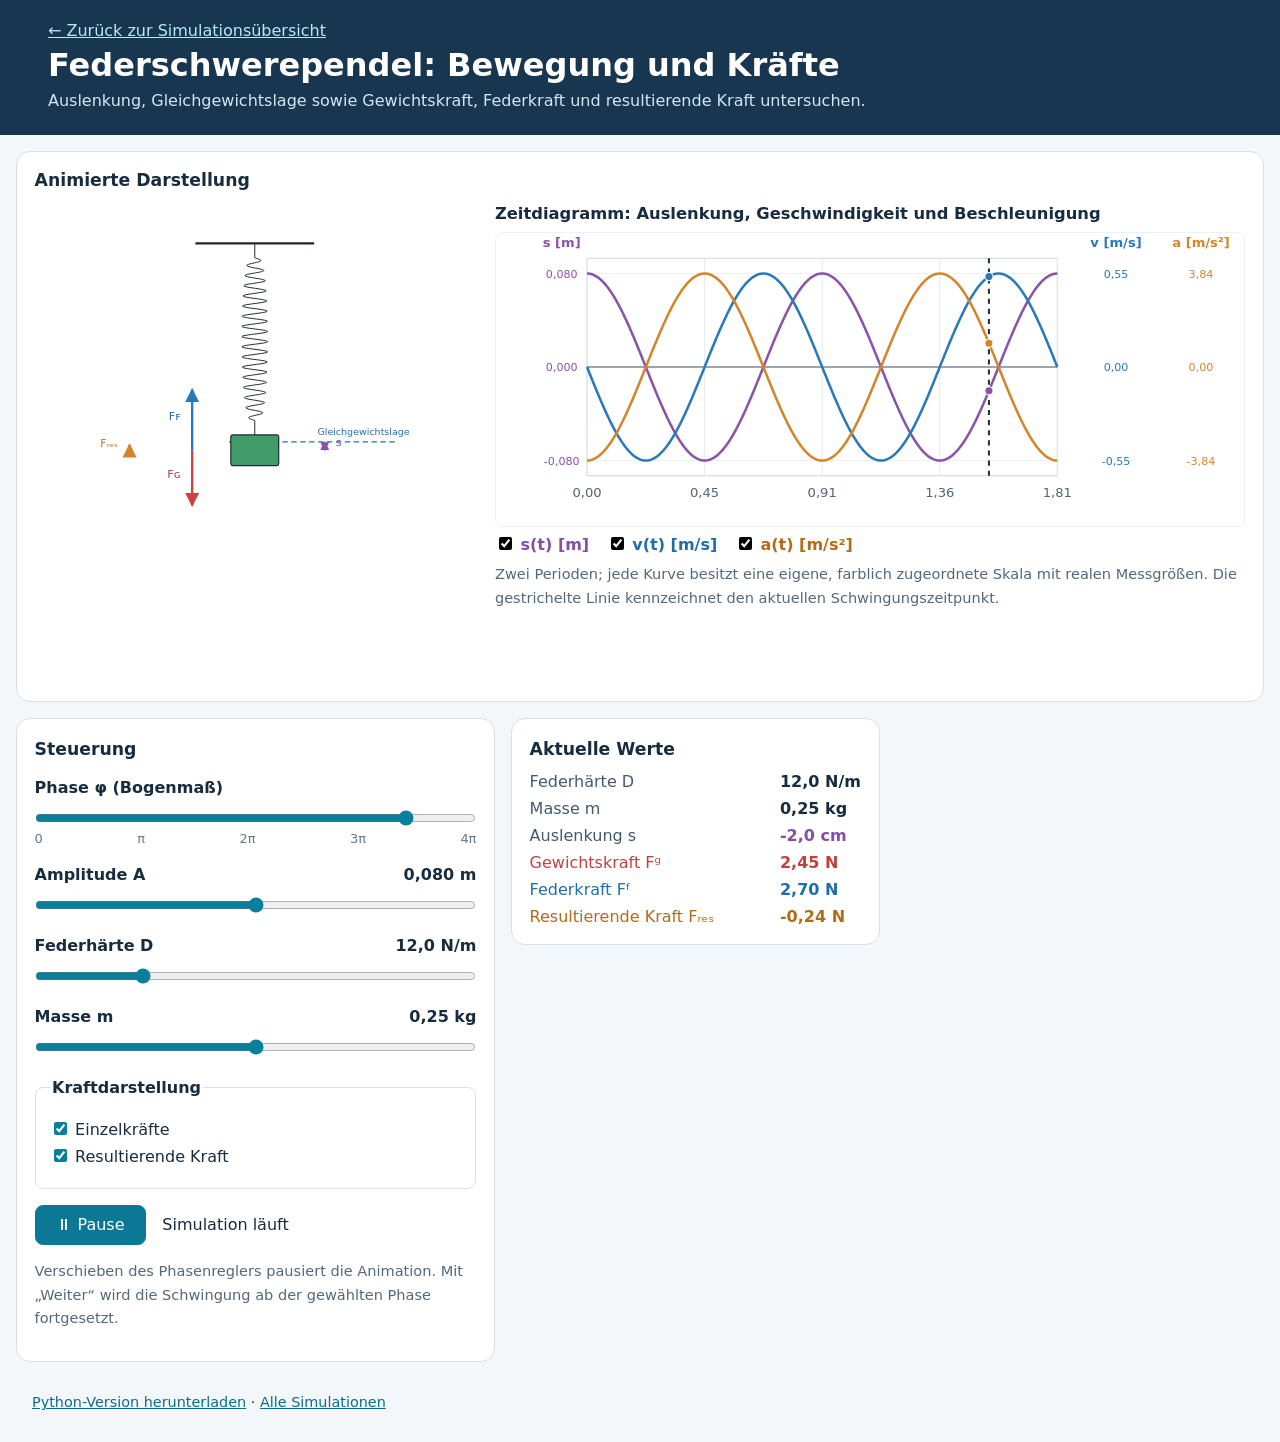
==== commit 80ca832a: "Remove physical model card from spring pendulum browser page" ====
--- a/simulationen/federschwerependel/index.html
+++ b/simulationen/federschwerependel/index.html
@@ -85,6 +85,6 @@
 <dt id="titel-ff" class="fblue">Federkraft Fᶠ</dt><dd id="wert-ff" class="fblue">1,49 N</dd>
 <dt id="titel-fres" class="forange">Resultierende Kraft Fᵣₑₛ</dt><dd id="wert-fres" class="forange">+0,96 N</dd>
 </dl></section>
-<section class="panel"><h2>Physikalisches Modell</h2><p class="description">Die Auslenkung <strong>s ist oberhalb der Gleichgewichtslage positiv</strong>. Die positive Kraftrichtung zeigt dagegen nach unten. </p></section>
+
 </div></main><footer><a href="../../downloads/python/federschwerependel/federschwerependel_animation.py" download>Python-Version herunterladen</a> · <a href="../../index.html">Alle Simulationen</a></footer>
 </body></html>
